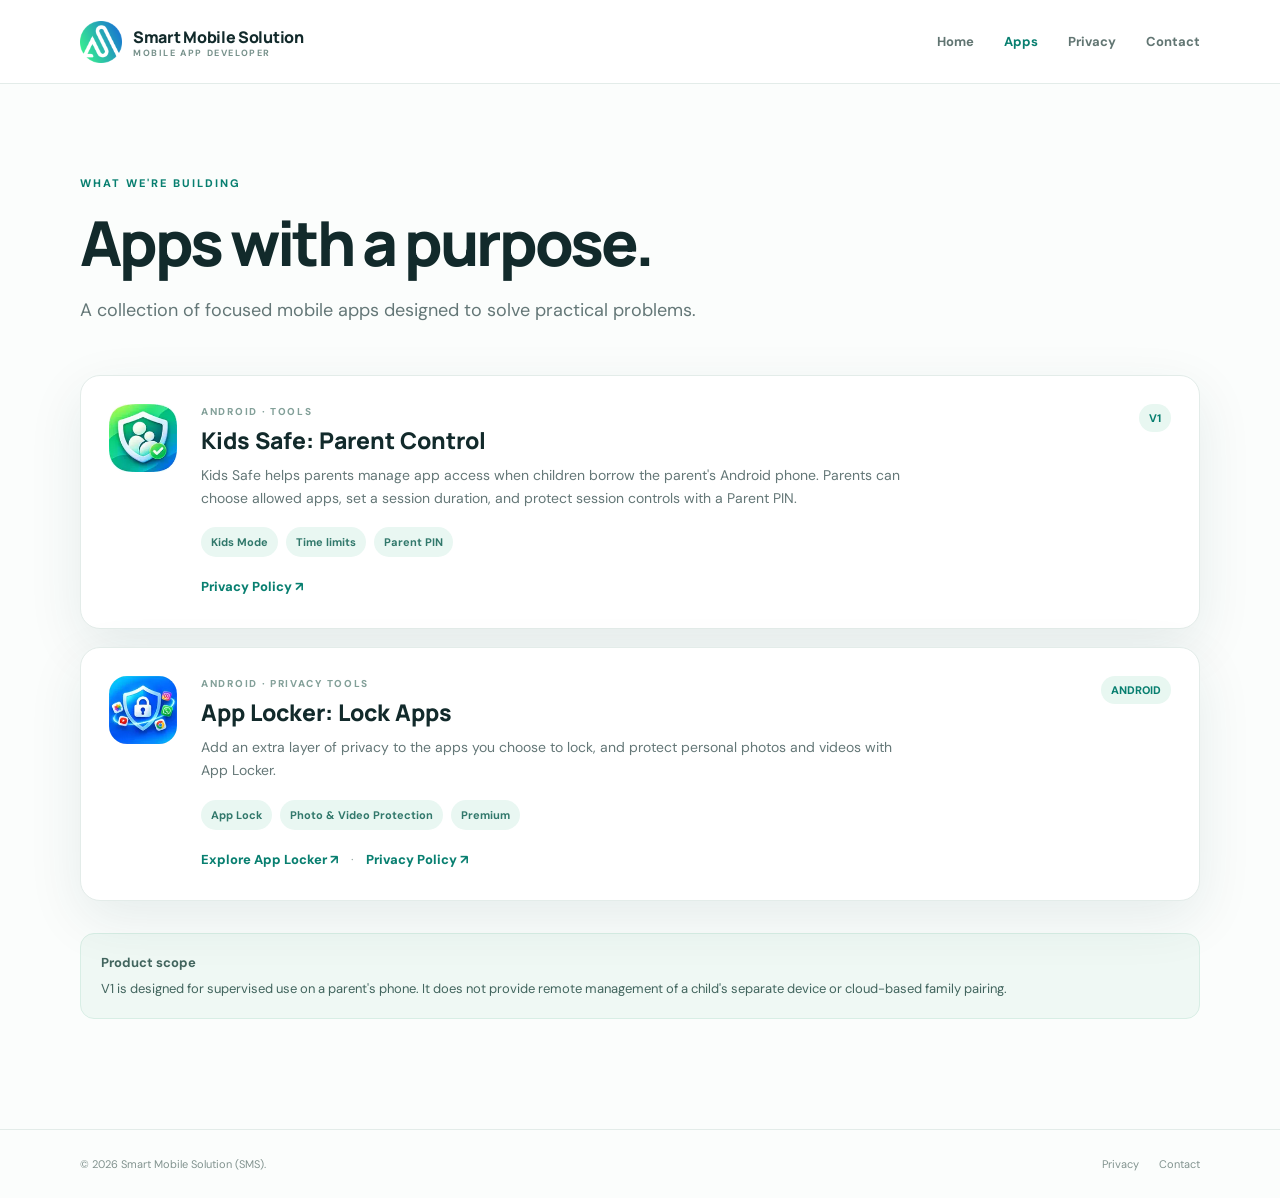
==== apps/index.html @ 4a7aa3f9 "Add App Locker website pages and app directory links" ====
<!doctype html>
<html lang="en"><head><meta charset="utf-8"><meta name="viewport" content="width=device-width, initial-scale=1"><meta name="description" content="Mobile apps by Smart Mobile Solution (SMS)."><title>Apps — Smart Mobile Solution (SMS)</title><link rel="icon" type="image/png" href="../assets/images/company-logo.png"><link rel="stylesheet" href="../assets/css/styles.css"></head>
<body><header class="site-header"><a class="brand" href="../"><img class="brand-logo" src="../assets/images/company-logo.png" alt="Smart Mobile Solution logo"><span>Smart Mobile Solution<span class="brand-sub">MOBILE APP DEVELOPER</span></span></a><nav><a href="../">Home</a><a class="active" href="./">Apps</a><a href="../privacy/">Privacy</a><a href="../contact/">Contact</a></nav></header>
<main class="container page-main"><div class="eyebrow">WHAT WE'RE BUILDING</div><h1 class="page-title">Apps with a purpose.</h1><p class="lead narrow">A collection of focused mobile apps designed to solve practical problems.</p>
<article class="app-card standalone"><img class="app-icon" src="../assets/images/kids-safe-icon.svg" alt="Kids Safe: Parent Control app icon"><div class="app-info"><div class="app-kicker">ANDROID · TOOLS</div><h2>Kids Safe: Parent Control</h2><p>Kids Safe helps parents manage app access when children borrow the parent's Android phone. Parents can choose allowed apps, set a session duration, and protect session controls with a Parent PIN.</p><div class="tag-row"><span>Kids Mode</span><span>Time limits</span><span>Parent PIN</span></div><a class="text-link" href="../privacy/kids-safe/">Privacy Policy ↗</a></div><div class="app-status">V1</div></article>
<article class="app-card standalone">
  <img class="app-icon" src="../assets/images/app-locker-icon.webp" alt="App Locker: Lock Apps app icon">
  <div class="app-info">
    <div class="app-kicker">ANDROID · PRIVACY TOOLS</div>
    <h2>App Locker: Lock Apps</h2>
    <p>Add an extra layer of privacy to the apps you choose to lock, and protect personal photos and videos with App Locker.</p>
    <div class="tag-row"><span>App Lock</span><span>Photo &amp; Video Protection</span><span>Premium</span></div>
    <a class="text-link" href="app-locker/">Explore App Locker ↗</a>
    <span class="app-link-divider">·</span>
    <a class="text-link" href="../privacy/app-locker/">Privacy Policy ↗</a>
  </div>
  <div class="app-status">ANDROID</div>
</article>
<div class="notice"><strong>Product scope</strong><p>V1 is designed for supervised use on a parent's phone. It does not provide remote management of a child's separate device or cloud-based family pairing.</p></div></main>
<footer class="site-footer"><div>© <span data-year></span> Smart Mobile Solution (SMS).</div><div><a href="../privacy/">Privacy</a><a href="../contact/">Contact</a></div></footer><script src="../assets/js/site.js"></script></body></html>
---- assets/css/styles.css ----
@import url('https://fonts.googleapis.com/css2?family=DM+Sans:wght@400;500;600;700&family=Manrope:wght@400;500;600;700;800&display=swap');
:root{--ink:#122a2b;--muted:#647777;--green:#087f70;--teal:#12a995;--mint:#e9f7f2;--line:#e3ece9;--paper:#fbfdfc;--white:#fff;--shadow:0 18px 55px rgba(13,70,62,.09)}
*{box-sizing:border-box}html{scroll-behavior:smooth}body{margin:0;background:var(--paper);color:var(--ink);font-family:'DM Sans',sans-serif;line-height:1.65}a{color:inherit;text-decoration:none}.container{width:min(1120px,calc(100% - 48px));margin:auto}.site-header{height:84px;padding:0 max(24px,calc((100vw - 1120px)/2));display:flex;align-items:center;justify-content:space-between;border-bottom:1px solid var(--line);background:rgba(255,255,255,.88);backdrop-filter:blur(12px);position:sticky;top:0;z-index:10}.brand{display:flex;gap:11px;align-items:center;font-family:Manrope,sans-serif;font-weight:800;letter-spacing:-.3px}.brand-logo{width:42px;height:42px;flex:none;object-fit:contain;display:block}.brand-sub{display:block;font:700 9px 'DM Sans',sans-serif;letter-spacing:1.6px;color:#77918b;margin-top:-3px}.site-header nav{display:flex;gap:30px;font-size:13px;font-weight:700;color:#617572}.site-header nav a:hover,.site-header nav a.active{color:var(--green)}.hero{min-height:580px;padding-top:118px;padding-bottom:80px;position:relative;overflow:hidden}.eyebrow{font-size:11px;letter-spacing:2px;font-weight:800;color:var(--green);display:flex;align-items:center;gap:9px}.dot{width:8px;height:8px;background:#20b99e;border-radius:50%;box-shadow:0 0 0 5px #e2f6ef}.hero h1,.page-title{font:800 clamp(44px,6vw,76px)/1.08 Manrope,sans-serif;letter-spacing:-3px;margin:28px 0 22px}.hero h1 span{color:var(--green)}.lead{font-size:18px;line-height:1.75;color:var(--muted);max-width:610px}.actions{display:flex;gap:12px;margin-top:32px}.button{padding:13px 20px;border-radius:12px;font-weight:700;font-size:13px;display:inline-flex;align-items:center;gap:16px}.primary{background:var(--green);color:white;box-shadow:0 8px 20px rgba(8,127,112,.2)}.primary:hover{background:#066d61}.secondary{border:1px solid var(--line);background:white}.hero-note{margin-top:65px;color:#849692;font-size:12px;display:flex;align-items:center;gap:12px}.line{width:35px;height:1px;background:#9bcfc0}.orb{position:absolute;border-radius:50%;pointer-events:none}.orb-one{width:370px;height:370px;background:linear-gradient(145deg,#e1f6ed,#f4fbf7);right:-40px;top:80px;z-index:-1}.orb-two{width:180px;height:180px;border:1px solid #cce9df;right:150px;top:185px}.section{padding:58px 0 70px;border-top:1px solid var(--line)}.section-heading{display:flex;justify-content:space-between;align-items:end;margin-bottom:26px}.section-heading h2{font:800 36px Manrope;margin:8px 0 0}.text-link{color:var(--green);font-size:13px;font-weight:800}.app-card{background:white;border:1px solid var(--line);border-radius:20px;padding:28px;display:flex;gap:24px;align-items:flex-start;box-shadow:var(--shadow);position:relative}.app-icon{width:68px;height:68px;flex:none;border-radius:19px;background:linear-gradient(145deg,#078b75,#36c68f);display:grid;place-items:center;color:white;font:800 30px Manrope;position:relative}.app-icon{object-fit:cover;display:block;border-radius:18px;background:transparent}.app-info{max-width:720px}.app-kicker{font-size:10px;letter-spacing:1.7px;font-weight:800;color:#83a099}.app-info h3,.app-info h2{font:800 23px Manrope;margin:4px 0 8px}.app-info p,.values p{color:var(--muted);font-size:14px;margin:0 0 17px}.tag-row{display:flex;gap:8px;flex-wrap:wrap;margin:16px 0}.tag-row span{font-size:11px;font-weight:700;color:#31786b;background:var(--mint);border-radius:20px;padding:6px 10px}.app-status{margin-left:auto;background:#e8f7f1;color:var(--green);font-size:11px;font-weight:800;padding:5px 10px;border-radius:20px}.values{display:grid;grid-template-columns:repeat(3,1fr);gap:30px;padding:20px 0 90px}.value-number{color:#19a88f;font:800 13px Manrope}.values h3{font:800 18px Manrope;margin:8px 0}.values p{max-width:260px}.site-footer{border-top:1px solid var(--line);padding:25px max(24px,calc((100vw - 1120px)/2));display:flex;justify-content:space-between;color:#82938f;font-size:11px}.site-footer div:last-child{display:flex;gap:20px}.page-main{padding-top:90px;padding-bottom:110px;min-height:70vh}.page-title{font-size:clamp(42px,5vw,62px);margin:18px 0}.narrow{max-width:660px}.standalone{margin-top:48px}.notice{background:#eff8f4;border:1px solid #d8eee5;border-radius:14px;padding:18px 20px;margin-top:32px;color:#42655e;font-size:13px}.notice p{margin:5px 0 0}.notice.warning{background:#fff9e9;border-color:#f2e5bd;color:#6c5b2d}.policy{max-width:850px;padding-top:70px;padding-bottom:90px}.policy .page-title{font-size:54px}.policy-meta{font-size:12px;color:#8a9b96}.language-switch{display:flex;gap:8px;margin:25px 0 30px}.language-switch a,.language-switch span{padding:8px 14px;border:1px solid var(--line);border-radius:30px;font-size:12px;font-weight:700}.language-switch .selected{background:var(--green);color:white;border-color:var(--green)}.policy>p,.policy li{font-size:14px;color:#526763;line-height:1.85}.policy h2{font:800 20px Manrope;margin:34px 0 8px;color:var(--ink)}.policy ul{padding-left:22px}.policy li{padding:4px 0}.policy a{color:var(--green);text-decoration:underline;text-underline-offset:3px}.policy-end{border-top:1px solid var(--line);margin-top:45px;padding-top:20px;color:#8a9b96;font-size:11px}.contact-card{margin-top:42px;padding:30px;border-radius:18px;background:white;border:1px solid var(--line);max-width:560px;box-shadow:var(--shadow)}.contact-card h2{font:800 24px Manrope}.contact-card p{color:var(--muted);font-size:13px;margin-bottom:24px}
@media(max-width:700px){.site-header{height:auto;min-height:76px;padding:14px 20px;align-items:flex-start;gap:14px;flex-direction:column}.site-header nav{width:100%;gap:20px;overflow-x:auto;padding-bottom:3px}.container{width:calc(100% - 40px)}.hero{padding-top:78px;min-height:540px}.hero h1{letter-spacing:-2px}.lead{font-size:16px}.orb-one{width:230px;height:230px;right:-100px;top:170px}.orb-two{right:5px;top:220px}.section-heading{align-items:flex-start;gap:20px}.app-card{padding:20px;gap:15px}.app-icon{width:52px;height:52px;border-radius:15px}.app-info h3,.app-info h2{font-size:19px}.app-status{position:absolute;right:16px;top:16px}.values{grid-template-columns:1fr;gap:12px;padding-bottom:55px}.values>div{border-bottom:1px solid var(--line);padding:14px 0}.site-footer{padding:22px 20px;gap:15px;flex-direction:column}.page-main{padding-top:65px}.policy{padding-top:50px}.policy .page-title{font-size:42px}.actions{flex-wrap:wrap}}


/* App Locker and multi-app directory */
.app-card + .app-card{margin-top:18px}
.app-card-secondary{margin-top:18px}
.app-link-divider{display:inline-block;color:#9aaba6;margin:0 8px;font-size:13px}
.privacy-list{display:grid;gap:18px;margin-top:44px}
.privacy-list .app-card{margin:0}
.product-hero{display:grid;grid-template-columns:minmax(0,1.15fr) minmax(280px,.85fr);align-items:center;gap:56px;padding-top:88px;padding-bottom:82px}
.product-title{font:800 clamp(46px,6vw,72px)/1.04 Manrope,sans-serif;letter-spacing:-3px;margin:25px 0 20px}
.product-title span,.premium-copy h2 span{color:var(--green)}
.product-hero-copy .lead{max-width:580px}
.product-tags{margin-top:28px}
.product-hero-art{aspect-ratio:1/1;width:100%;max-width:420px;justify-self:end;border:1px solid #dcece5;border-radius:34px;background:linear-gradient(145deg,#e9f7f2,#fff 55%,#e8f4ff);display:grid;place-items:center;position:relative;overflow:hidden;box-shadow:var(--shadow)}
.product-hero-art:before,.product-hero-art:after{content:"";position:absolute;border:1px solid rgba(18,169,149,.18);border-radius:50%;width:78%;aspect-ratio:1}
.product-hero-art:after{width:58%}
.product-hero-art img{width:66%;height:auto;aspect-ratio:1;object-fit:cover;border-radius:24%;position:relative;z-index:1;box-shadow:0 24px 55px rgba(4,73,190,.22)}
.product-glow{position:absolute;width:70%;aspect-ratio:1;background:radial-gradient(circle,rgba(18,169,149,.2),transparent 68%);z-index:0}
.product-section{padding:30px 0 78px;border-top:1px solid var(--line)}
.product-section .section-heading{margin-bottom:30px}
.product-section .section-heading h2{max-width:580px}
.feature-grid{display:grid;grid-template-columns:repeat(3,minmax(0,1fr));gap:18px}
.feature-card{background:#fff;border:1px solid var(--line);border-radius:18px;padding:26px;box-shadow:0 10px 32px rgba(13,70,62,.045)}
.feature-number{font:800 12px Manrope,sans-serif;color:#12a995;letter-spacing:1px}
.feature-card h3{font:800 19px/1.35 Manrope,sans-serif;margin:18px 0 10px}
.feature-card p{color:var(--muted);font-size:14px;margin:0}
.product-premium{display:grid;grid-template-columns:1fr 1fr;gap:40px;align-items:center;padding:40px;border-radius:24px;background:linear-gradient(125deg,#eaf8f2,#f6fbf9);border:1px solid #dcece5;margin-bottom:78px}
.premium-copy h2{font:800 clamp(32px,4vw,46px)/1.12 Manrope,sans-serif;letter-spacing:-1.5px;margin:14px 0}
.premium-copy p{color:var(--muted);font-size:14px;margin:0;max-width:400px}
.premium-benefits{display:grid;gap:12px}
.premium-benefits>div{display:flex;align-items:center;gap:12px;background:rgba(255,255,255,.82);border:1px solid rgba(220,236,229,.9);border-radius:13px;padding:15px 17px;font-size:14px;font-weight:700}
.benefit-check{display:grid;place-items:center;width:23px;height:23px;border-radius:50%;background:#dff4eb;color:#087f70;font-weight:800;flex:none}
.product-footer-cta{display:flex;justify-content:space-between;align-items:center;gap:30px;padding-bottom:88px}
.product-footer-cta h2{font:800 28px Manrope,sans-serif;margin:8px 0}
.product-footer-cta p{color:var(--muted);font-size:14px;max-width:560px;margin:0}
.product-footer-cta .actions{margin-top:0;flex-wrap:wrap;justify-content:flex-end}
@media(max-width:760px){
  .product-hero{grid-template-columns:1fr;gap:34px;padding-top:62px;padding-bottom:55px}
  .product-hero-art{max-width:320px;justify-self:center;grid-row:1}
  .product-hero-copy{grid-row:2}
  .product-title{letter-spacing:-2px}
  .feature-grid{grid-template-columns:1fr}
  .feature-card{padding:22px}
  .product-premium{grid-template-columns:1fr;padding:25px;margin-bottom:58px;gap:24px}
  .product-footer-cta{align-items:flex-start;flex-direction:column;padding-bottom:62px}
  .product-footer-cta .actions{justify-content:flex-start}
}
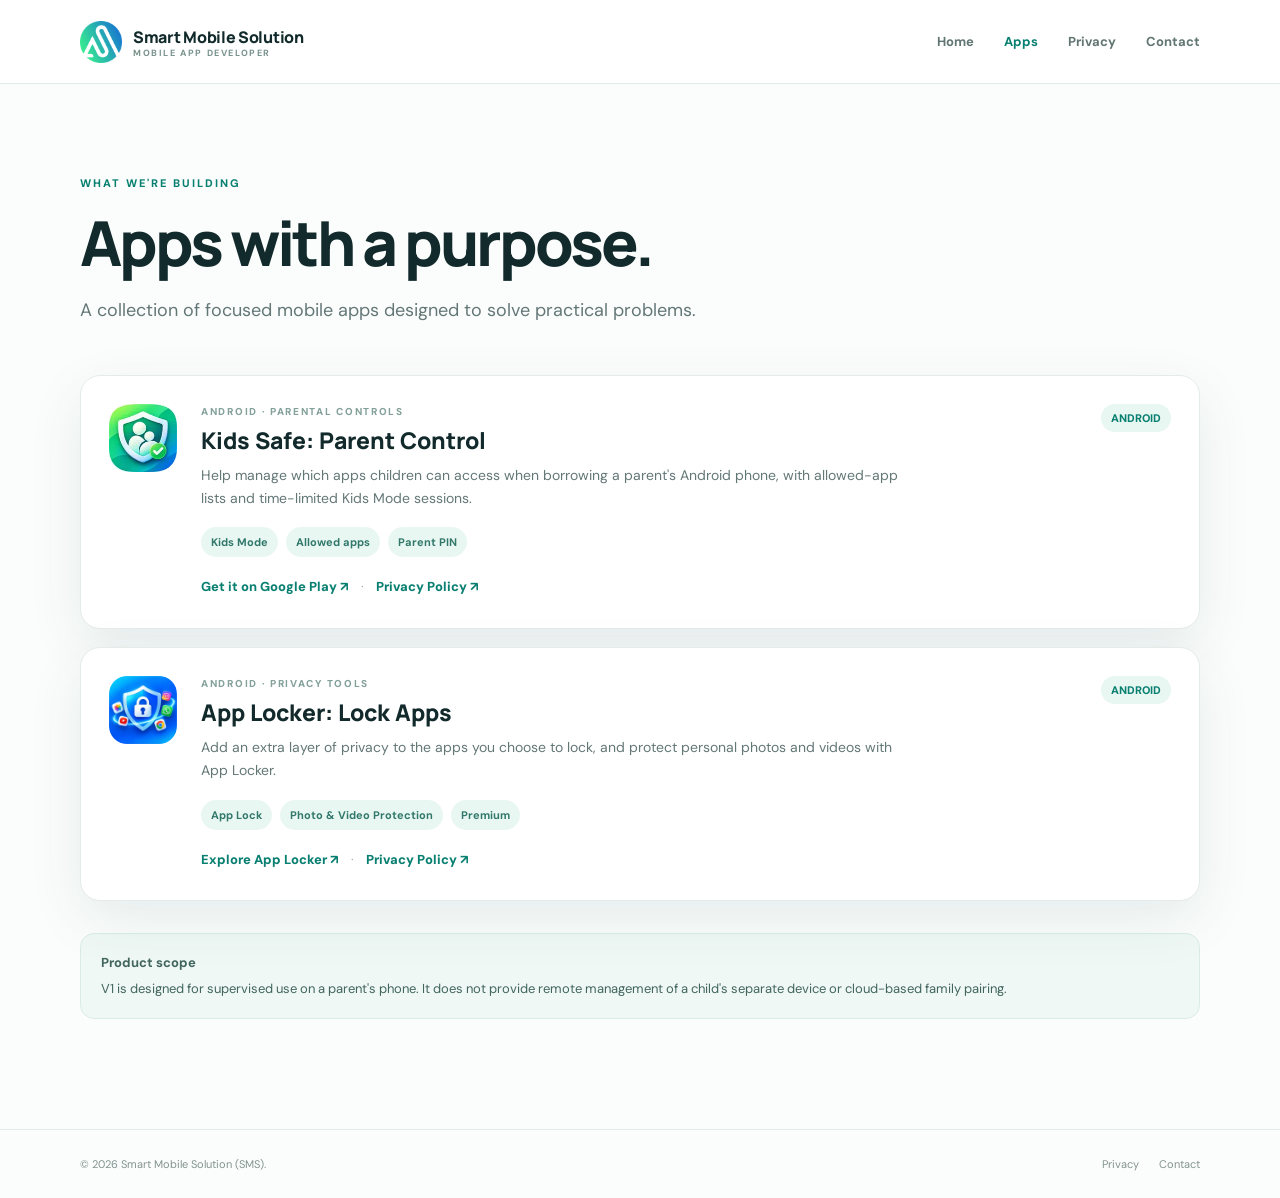
==== commit 78449ab9: "Align Kids Safe card in Apps directory with Home" ====
--- a/apps/index.html
+++ b/apps/index.html
@@ -2,7 +2,19 @@
 <html lang="en"><head><meta charset="utf-8"><meta name="viewport" content="width=device-width, initial-scale=1"><meta name="description" content="Mobile apps by Smart Mobile Solution (SMS)."><title>Apps — Smart Mobile Solution (SMS)</title><link rel="icon" type="image/png" href="../assets/images/company-logo.png"><link rel="stylesheet" href="../assets/css/styles.css"></head>
 <body><header class="site-header"><a class="brand" href="../"><img class="brand-logo" src="../assets/images/company-logo.png" alt="Smart Mobile Solution logo"><span>Smart Mobile Solution<span class="brand-sub">MOBILE APP DEVELOPER</span></span></a><nav><a href="../">Home</a><a class="active" href="./">Apps</a><a href="../privacy/">Privacy</a><a href="../contact/">Contact</a></nav></header>
 <main class="container page-main"><div class="eyebrow">WHAT WE'RE BUILDING</div><h1 class="page-title">Apps with a purpose.</h1><p class="lead narrow">A collection of focused mobile apps designed to solve practical problems.</p>
-<article class="app-card standalone"><img class="app-icon" src="../assets/images/kids-safe-icon.svg" alt="Kids Safe: Parent Control app icon"><div class="app-info"><div class="app-kicker">ANDROID · TOOLS</div><h2>Kids Safe: Parent Control</h2><p>Kids Safe helps parents manage app access when children borrow the parent's Android phone. Parents can choose allowed apps, set a session duration, and protect session controls with a Parent PIN.</p><div class="tag-row"><span>Kids Mode</span><span>Time limits</span><span>Parent PIN</span></div><a class="text-link" href="../privacy/kids-safe/">Privacy Policy ↗</a></div><div class="app-status">V1</div></article>
+<article class="app-card standalone">
+  <img class="app-icon" src="../assets/images/kids-safe-icon.svg" alt="Kids Safe: Parent Control app icon">
+  <div class="app-info">
+    <div class="app-kicker">ANDROID · PARENTAL CONTROLS</div>
+    <h2>Kids Safe: Parent Control</h2>
+    <p>Help manage which apps children can access when borrowing a parent's Android phone, with allowed-app lists and time-limited Kids Mode sessions.</p>
+    <div class="tag-row"><span>Kids Mode</span><span>Allowed apps</span><span>Parent PIN</span></div>
+    <a class="text-link" href="https://play.google.com/store/apps/details?id=org.app.kidsmode" target="_blank" rel="noopener noreferrer">Get it on Google Play ↗</a>
+    <span class="app-link-divider">·</span>
+    <a class="text-link" href="../privacy/kids-safe/">Privacy Policy ↗</a>
+  </div>
+  <div class="app-status">ANDROID</div>
+</article>
 <article class="app-card standalone">
   <img class="app-icon" src="../assets/images/app-locker-icon.webp" alt="App Locker: Lock Apps app icon">
   <div class="app-info">
--- a/assets/css/styles.css
+++ b/assets/css/styles.css
@@ -15,11 +15,8 @@
 .product-title span,.premium-copy h2 span{color:var(--green)}
 .product-hero-copy .lead{max-width:580px}
 .product-tags{margin-top:28px}
-.product-hero-art{aspect-ratio:1/1;width:100%;max-width:420px;justify-self:end;border:1px solid #dcece5;border-radius:34px;background:linear-gradient(145deg,#e9f7f2,#fff 55%,#e8f4ff);display:grid;place-items:center;position:relative;overflow:hidden;box-shadow:var(--shadow)}
-.product-hero-art:before,.product-hero-art:after{content:"";position:absolute;border:1px solid rgba(18,169,149,.18);border-radius:50%;width:78%;aspect-ratio:1}
-.product-hero-art:after{width:58%}
-.product-hero-art img{width:66%;height:auto;aspect-ratio:1;object-fit:cover;border-radius:24%;position:relative;z-index:1;box-shadow:0 24px 55px rgba(4,73,190,.22)}
-.product-glow{position:absolute;width:70%;aspect-ratio:1;background:radial-gradient(circle,rgba(18,169,149,.2),transparent 68%);z-index:0}
+.product-hero-art{width:100%;max-width:420px;justify-self:end;display:grid;place-items:center;position:relative;background:none;border:0;border-radius:0;box-shadow:none;overflow:visible}
+.product-hero-art img{display:block;width:min(100%,340px);height:auto;aspect-ratio:1;object-fit:contain;border:0;border-radius:0;box-shadow:none;filter:drop-shadow(0 18px 24px rgba(4,73,190,.16))}
 .product-section{padding:30px 0 78px;border-top:1px solid var(--line)}
 .product-section .section-heading{margin-bottom:30px}
 .product-section .section-heading h2{max-width:580px}
@@ -49,3 +46,22 @@
   .product-footer-cta{align-items:flex-start;flex-direction:column;padding-bottom:62px}
   .product-footer-cta .actions{justify-content:flex-start}
 }
+
+
+
+/* App Locker screenshot gallery */
+.product-gallery-section{padding:32px 0 76px;border-top:1px solid var(--line)}
+.product-gallery-section .section-heading{margin-bottom:26px}
+.screenshot-gallery{display:grid;grid-template-columns:repeat(5,minmax(0,1fr));gap:14px;align-items:start}
+.screenshot-card{min-width:0;margin:0;padding:8px;background:#fff;border:1px solid var(--line);border-radius:17px;box-shadow:0 10px 30px rgba(13,70,62,.055);overflow:hidden}
+.screenshot-card img{display:block;width:100%;height:auto;aspect-ratio:928/1645;object-fit:cover;border-radius:10px;background:#edf4f3}
+.screenshot-card figcaption{padding:11px 4px 4px;color:var(--ink);font:700 12px/1.45 Manrope,sans-serif;text-align:center}
+@media(max-width:980px){.screenshot-gallery{grid-template-columns:repeat(3,minmax(0,1fr))}}
+@media(max-width:700px){
+  .product-gallery-section{padding:25px 0 58px}
+  .screenshot-gallery{grid-template-columns:repeat(2,minmax(0,1fr));gap:12px}
+  .screenshot-card{padding:7px;border-radius:14px}
+  .screenshot-card img{border-radius:9px}
+  .screenshot-card figcaption{font-size:11px;padding:9px 3px 4px}
+  .screenshot-card:last-child{grid-column:1/-1;width:calc(50% - 6px);justify-self:center}
+}
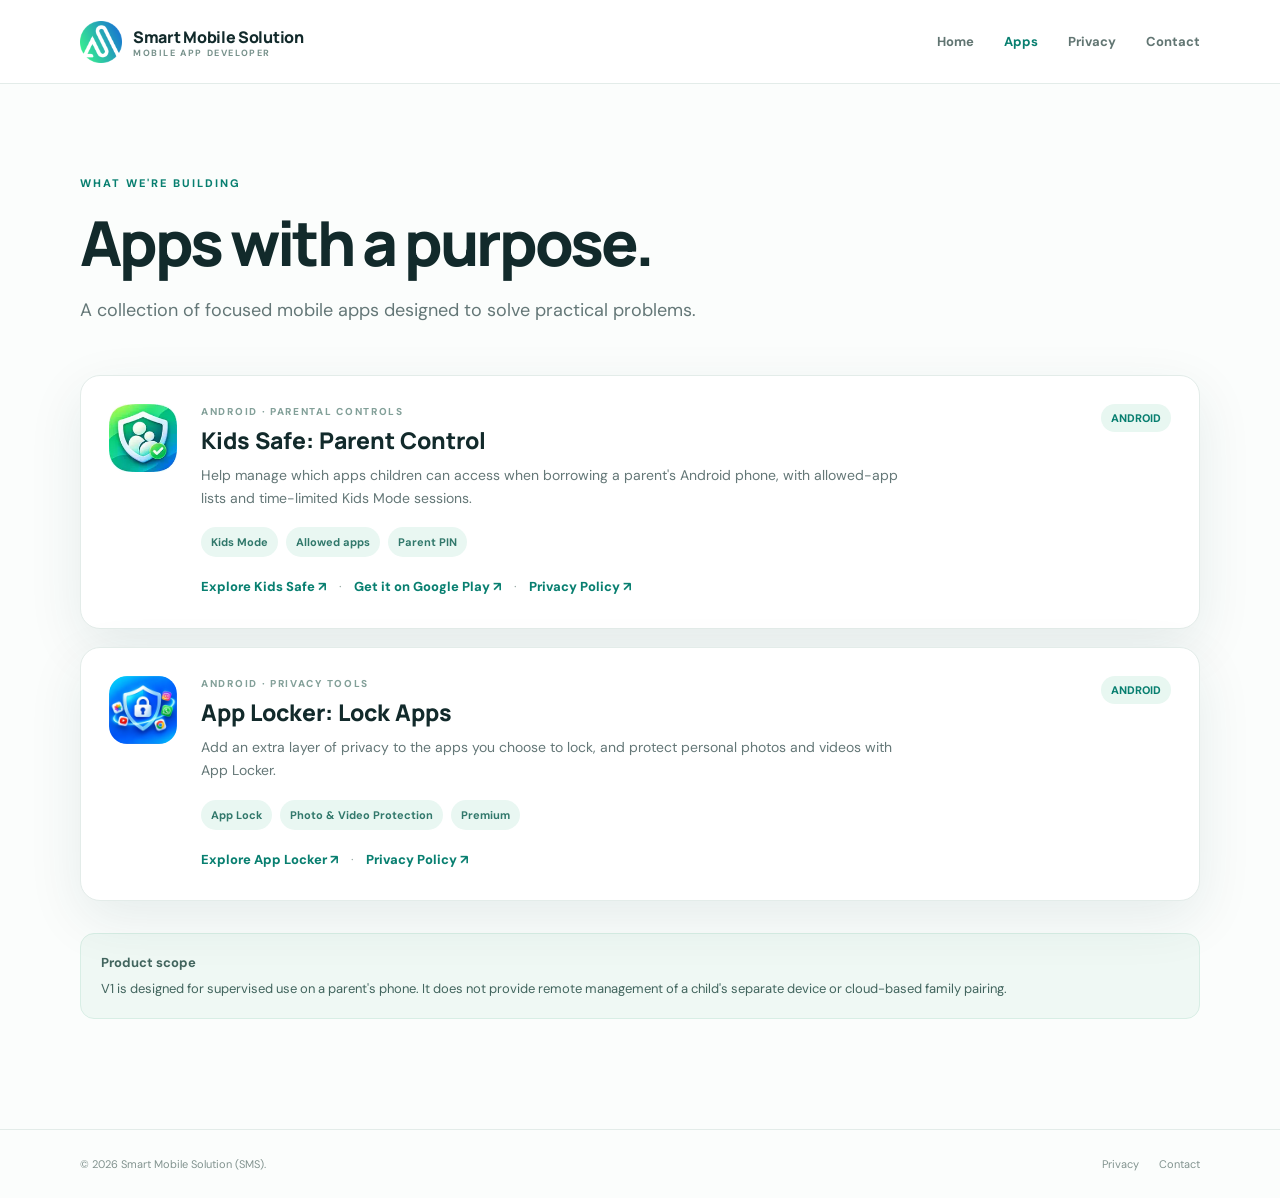
==== commit 5139b139: "Link Kids Safe directory card to detail page" ====
--- a/apps/index.html
+++ b/apps/index.html
@@ -9,6 +9,8 @@
     <h2>Kids Safe: Parent Control</h2>
     <p>Help manage which apps children can access when borrowing a parent's Android phone, with allowed-app lists and time-limited Kids Mode sessions.</p>
     <div class="tag-row"><span>Kids Mode</span><span>Allowed apps</span><span>Parent PIN</span></div>
+    <a class="text-link" href="kids-safe/">Explore Kids Safe ↗</a>
+    <span class="app-link-divider">·</span>
     <a class="text-link" href="https://play.google.com/store/apps/details?id=org.app.kidsmode" target="_blank" rel="noopener noreferrer">Get it on Google Play ↗</a>
     <span class="app-link-divider">·</span>
     <a class="text-link" href="../privacy/kids-safe/">Privacy Policy ↗</a>
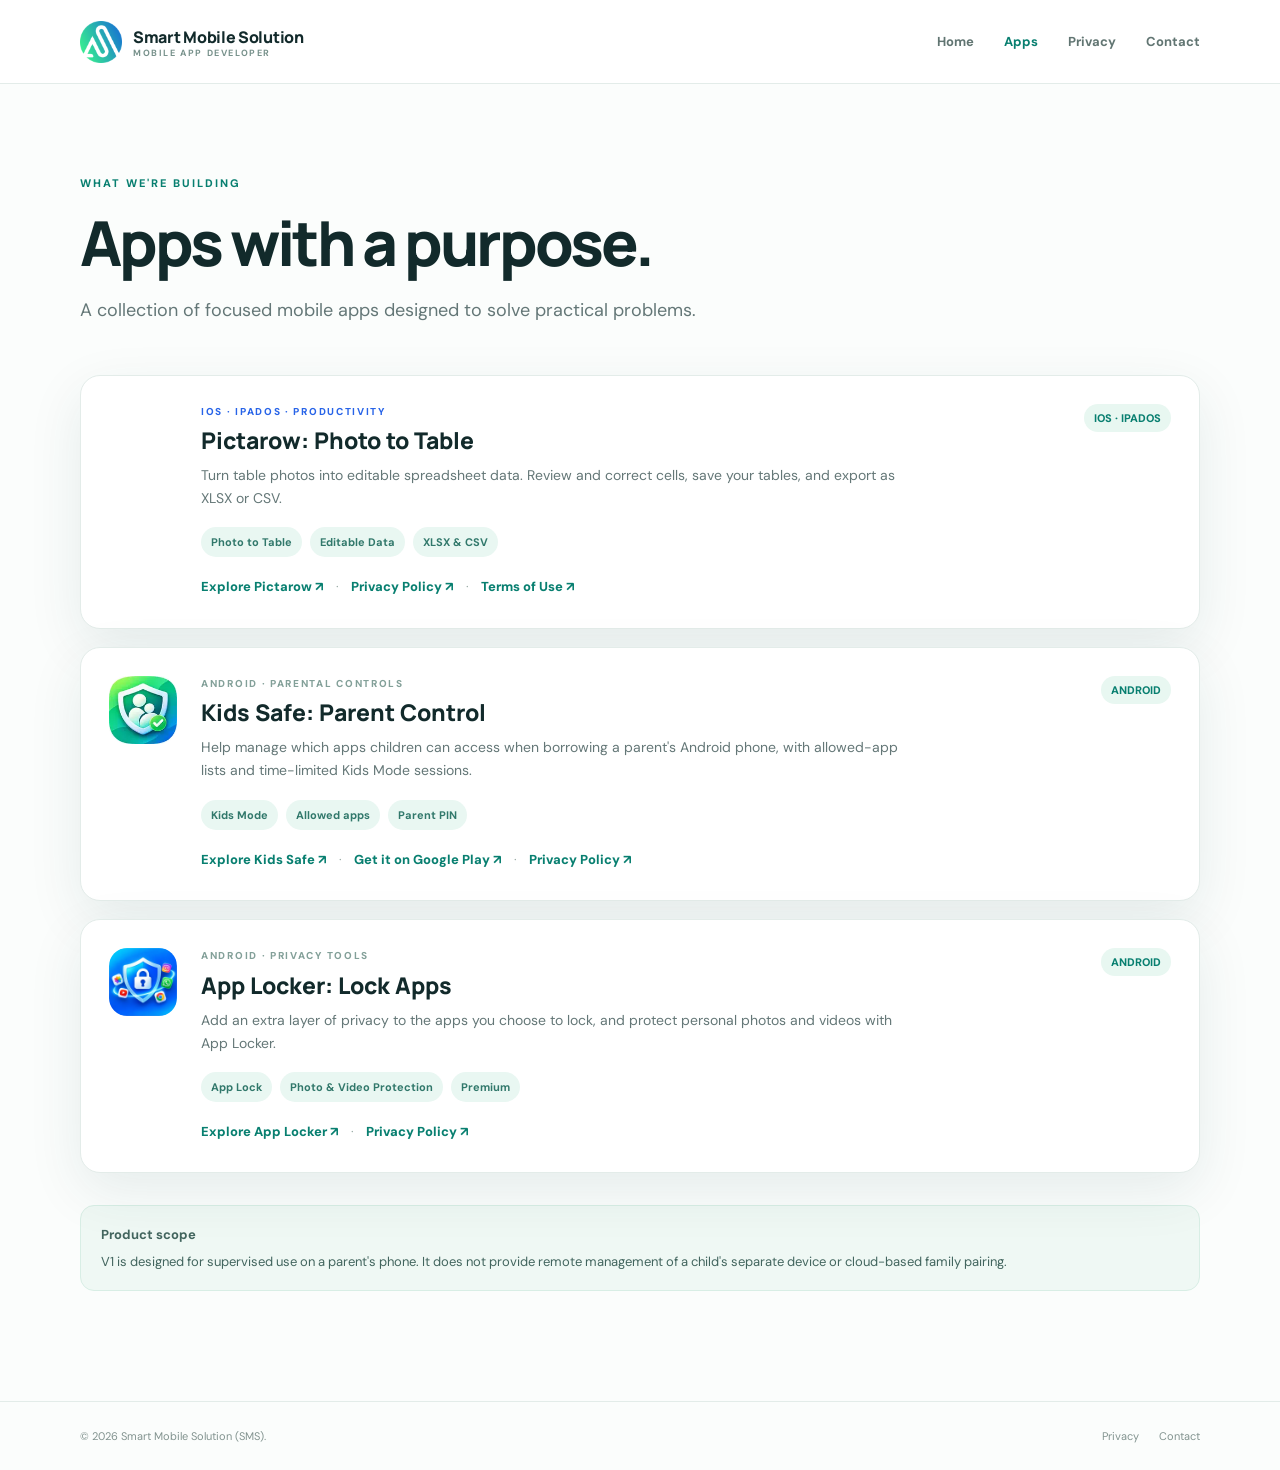
==== commit b0121035: "Add Pictarow app detail page" ====
--- a/apps/index.html
+++ b/apps/index.html
@@ -2,6 +2,21 @@
 <html lang="en"><head><meta charset="utf-8"><meta name="viewport" content="width=device-width, initial-scale=1"><meta name="description" content="Mobile apps by Smart Mobile Solution (SMS)."><title>Apps — Smart Mobile Solution (SMS)</title><link rel="icon" type="image/png" href="../assets/images/company-logo.png"><link rel="stylesheet" href="../assets/css/styles.css"></head>
 <body><header class="site-header"><a class="brand" href="../"><img class="brand-logo" src="../assets/images/company-logo.png" alt="Smart Mobile Solution logo"><span>Smart Mobile Solution<span class="brand-sub">MOBILE APP DEVELOPER</span></span></a><nav><a href="../">Home</a><a class="active" href="./">Apps</a><a href="../privacy/">Privacy</a><a href="../contact/">Contact</a></nav></header>
 <main class="container page-main"><div class="eyebrow">WHAT WE'RE BUILDING</div><h1 class="page-title">Apps with a purpose.</h1><p class="lead narrow">A collection of focused mobile apps designed to solve practical problems.</p>
+<article class="app-card standalone pictarow-listing">
+  <img class="app-icon pictarow-listing-icon" src="../assets/images/pictarow-icon.webp" alt="Pictarow app icon">
+  <div class="app-info">
+    <div class="app-kicker">IOS · IPADOS · PRODUCTIVITY</div>
+    <h2>Pictarow: Photo to Table</h2>
+    <p>Turn table photos into editable spreadsheet data. Review and correct cells, save your tables, and export as XLSX or CSV.</p>
+    <div class="tag-row"><span>Photo to Table</span><span>Editable Data</span><span>XLSX &amp; CSV</span></div>
+    <a class="text-link" href="pictarow/">Explore Pictarow ↗</a>
+    <span class="app-link-divider">·</span>
+    <a class="text-link" href="../privacy/pictarow/">Privacy Policy ↗</a>
+    <span class="app-link-divider">·</span>
+    <a class="text-link" href="../terms/pictarow/">Terms of Use ↗</a>
+  </div>
+  <div class="app-status">IOS · IPADOS</div>
+</article>
 <article class="app-card standalone">
   <img class="app-icon" src="../assets/images/kids-safe-icon.svg" alt="Kids Safe: Parent Control app icon">
   <div class="app-info">
--- a/assets/css/styles.css
+++ b/assets/css/styles.css
@@ -65,3 +65,41 @@
   .screenshot-card figcaption{font-size:11px;padding:9px 3px 4px}
   .screenshot-card:last-child{grid-column:1/-1;width:calc(50% - 6px);justify-self:center}
 }
+
+
+/* Pictarow detail page — Precision Workspace */
+.pictarow-page{--pictarow-blue:#2864e8;--pictarow-blue-dark:#1f50c2;--pictarow-tint:#eaf1ff;--pictarow-ink:#182230;--pictarow-muted:#647184;--pictarow-line:#dce3eb}
+.pictarow-page .product-title span{color:var(--pictarow-blue)}
+.pictarow-page .eyebrow .dot{background:var(--pictarow-blue)}
+.pictarow-page .button.primary{background:var(--pictarow-blue);border-color:var(--pictarow-blue)}
+.pictarow-page .button.primary:hover{background:var(--pictarow-blue-dark);border-color:var(--pictarow-blue-dark)}
+.pictarow-page .feature-number{color:var(--pictarow-blue)}
+.pictarow-hero{background:radial-gradient(circle at 85% 35%,rgba(40,100,232,.08),transparent 35%)}
+.pictarow-hero-art{gap:18px}
+.pictarow-hero-art img{width:min(100%,320px);filter:drop-shadow(0 16px 24px rgba(24,56,115,.12))}
+.pictarow-hero-note{display:flex;gap:7px;align-items:baseline;color:var(--pictarow-muted);font-size:13px}
+.pictarow-hero-note strong{color:var(--pictarow-ink)}
+.pictarow-steps{display:grid;grid-template-columns:repeat(4,minmax(0,1fr));gap:14px}
+.pictarow-step{display:flex;gap:15px;align-items:flex-start;padding:22px 18px;background:#fff;border:1px solid var(--pictarow-line);border-radius:16px}
+.pictarow-step>span{display:grid;place-items:center;flex:none;width:34px;height:34px;border-radius:10px;background:var(--pictarow-tint);color:var(--pictarow-blue);font:800 12px Manrope,sans-serif}
+.pictarow-step h3{font:800 16px/1.35 Manrope,sans-serif;margin:2px 0 8px;color:var(--pictarow-ink)}
+.pictarow-step p{font-size:13px;color:var(--pictarow-muted);margin:0}
+.pictarow-feature-grid .feature-card{border-color:var(--pictarow-line);box-shadow:0 10px 32px rgba(24,56,115,.035)}
+.pictarow-plan-grid{display:grid;grid-template-columns:repeat(2,minmax(0,1fr));gap:18px;align-items:stretch}
+.pictarow-plan-card{padding:30px;background:#fff;border:1px solid var(--pictarow-line);border-radius:20px;box-shadow:0 10px 32px rgba(24,56,115,.04)}
+.pictarow-plan-card.premium{background:linear-gradient(145deg,#f1f5ff,#fff 72%);border-color:#cbd9fb}
+.pictarow-plan-label{font:800 11px Manrope,sans-serif;letter-spacing:1.2px;color:var(--pictarow-blue)}
+.pictarow-plan-card h3{font:800 22px/1.3 Manrope,sans-serif;margin:13px 0;color:var(--pictarow-ink)}
+.pictarow-plan-limit{padding:13px 15px;margin:18px 0;background:var(--pictarow-tint);border-radius:12px;color:var(--pictarow-muted);font-size:13px}
+.pictarow-plan-limit strong{font-size:21px;color:var(--pictarow-blue);margin-right:4px}
+.pictarow-plan-card ul{padding-left:20px;margin:0;color:var(--pictarow-muted);font-size:13px}
+.pictarow-plan-card li{padding:6px 0}
+.pictarow-plan-note{margin:15px 0 0;color:var(--pictarow-muted);font-size:12px}
+.pictarow-privacy-panel{display:flex;align-items:center;justify-content:space-between;gap:30px;padding:30px;border:1px solid var(--pictarow-line);border-radius:20px;background:#f5f7fa}
+.pictarow-privacy-panel h2{font:800 25px/1.25 Manrope,sans-serif;margin:9px 0;color:var(--pictarow-ink)}
+.pictarow-privacy-panel p{max-width:650px;margin:0;color:var(--pictarow-muted);font-size:13px}
+.pictarow-privacy-panel .actions{flex-wrap:wrap;flex:none}
+.pictarow-listing .app-kicker{color:#2864e8}
+.pictarow-listing-icon{object-fit:cover}
+@media(max-width:900px){.pictarow-steps{grid-template-columns:repeat(2,minmax(0,1fr))}.pictarow-privacy-panel{align-items:flex-start;flex-direction:column}}
+@media(max-width:760px){.pictarow-hero{background:none}.pictarow-steps,.pictarow-plan-grid{grid-template-columns:1fr}.pictarow-step{padding:19px 16px}.pictarow-plan-card{padding:24px}.pictarow-privacy-panel{padding:23px}.pictarow-privacy-panel .actions{justify-content:flex-start}}
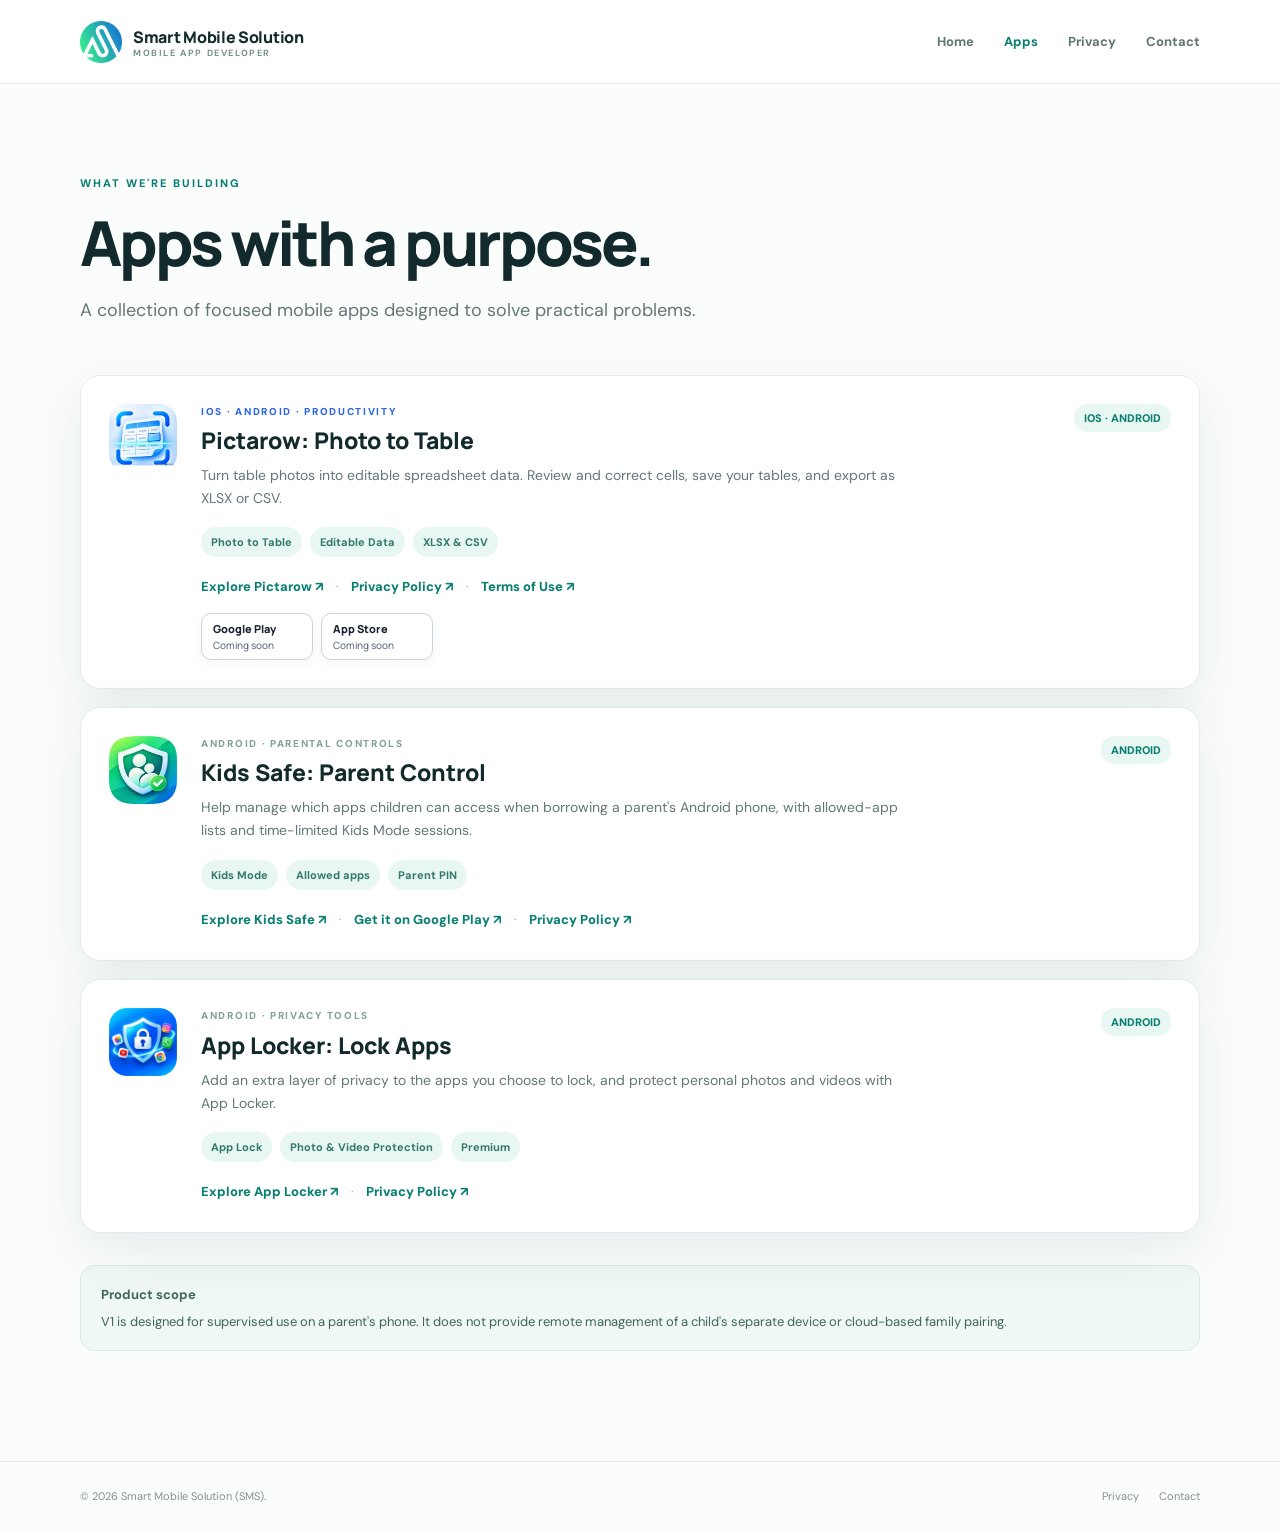
==== commit cc59beb6: "Prepare Pictarow store CTAs and platform pricing copy" ====
--- a/apps/index.html
+++ b/apps/index.html
@@ -5,7 +5,7 @@
 <article class="app-card standalone pictarow-listing">
   <img class="app-icon pictarow-listing-icon" src="../assets/images/pictarow-icon.webp" alt="Pictarow app icon">
   <div class="app-info">
-    <div class="app-kicker">IOS · IPADOS · PRODUCTIVITY</div>
+    <div class="app-kicker">IOS · ANDROID · PRODUCTIVITY</div>
     <h2>Pictarow: Photo to Table</h2>
     <p>Turn table photos into editable spreadsheet data. Review and correct cells, save your tables, and export as XLSX or CSV.</p>
     <div class="tag-row"><span>Photo to Table</span><span>Editable Data</span><span>XLSX &amp; CSV</span></div>
@@ -14,8 +14,12 @@
     <a class="text-link" href="../privacy/pictarow/">Privacy Policy ↗</a>
     <span class="app-link-divider">·</span>
     <a class="text-link" href="../terms/pictarow/">Terms of Use ↗</a>
+        <div class="pictarow-card-store-links" aria-label="Pictarow store availability">
+          <span class="pictarow-store-button compact" aria-disabled="true"><strong>Google Play</strong><small>Coming soon</small></span>
+          <span class="pictarow-store-button compact" aria-disabled="true"><strong>App Store</strong><small>Coming soon</small></span>
+        </div>
   </div>
-  <div class="app-status">IOS · IPADOS</div>
+  <div class="app-status">IOS · ANDROID</div>
 </article>
 <article class="app-card standalone">
   <img class="app-icon" src="../assets/images/kids-safe-icon.svg" alt="Kids Safe: Parent Control app icon">
--- a/assets/css/styles.css
+++ b/assets/css/styles.css
@@ -103,3 +103,19 @@
 .pictarow-listing-icon{object-fit:cover}
 @media(max-width:900px){.pictarow-steps{grid-template-columns:repeat(2,minmax(0,1fr))}.pictarow-privacy-panel{align-items:flex-start;flex-direction:column}}
 @media(max-width:760px){.pictarow-hero{background:none}.pictarow-steps,.pictarow-plan-grid{grid-template-columns:1fr}.pictarow-step{padding:19px 16px}.pictarow-plan-card{padding:24px}.pictarow-privacy-panel{padding:23px}.pictarow-privacy-panel .actions{justify-content:flex-start}}
+
+
+/* Pictarow store CTAs and platform-specific subscription pricing */
+.pictarow-store-actions{display:flex;flex-wrap:wrap;gap:12px;margin-top:24px}
+.pictarow-store-button{display:inline-flex;min-width:150px;min-height:52px;flex-direction:column;align-items:flex-start;justify-content:center;gap:2px;padding:9px 16px;border:1px solid #cbd4e1;border-radius:12px;background:#fff;color:#182230;box-shadow:0 4px 12px rgba(24,34,48,.04);line-height:1.2;cursor:default}
+.pictarow-store-button strong{font:800 13px Manrope,sans-serif}
+.pictarow-store-button small{font:500 11px Manrope,sans-serif;color:#647184}
+.pictarow-store-button.compact{min-width:112px;min-height:42px;padding:7px 11px;border-radius:10px}
+.pictarow-store-button.compact strong{font-size:11px}
+.pictarow-store-button.compact small{font-size:10px}
+.pictarow-card-store-links{display:flex;flex-wrap:wrap;gap:8px;margin-top:13px}
+.pictarow-store-pricing{display:grid;grid-template-columns:repeat(2,minmax(0,1fr));gap:9px;margin-top:18px}
+.pictarow-store-pricing>div{display:flex;flex-direction:column;gap:5px;padding:13px 14px;border:1px solid #d7e1f6;border-radius:12px;background:rgba(255,255,255,.78)}
+.pictarow-store-pricing strong{font:800 12px Manrope,sans-serif;color:#182230}
+.pictarow-store-pricing span{font-size:11px;line-height:1.45;color:#647184}
+@media(max-width:760px){.pictarow-store-pricing{grid-template-columns:1fr}.pictarow-store-button{flex:1;min-width:130px}}
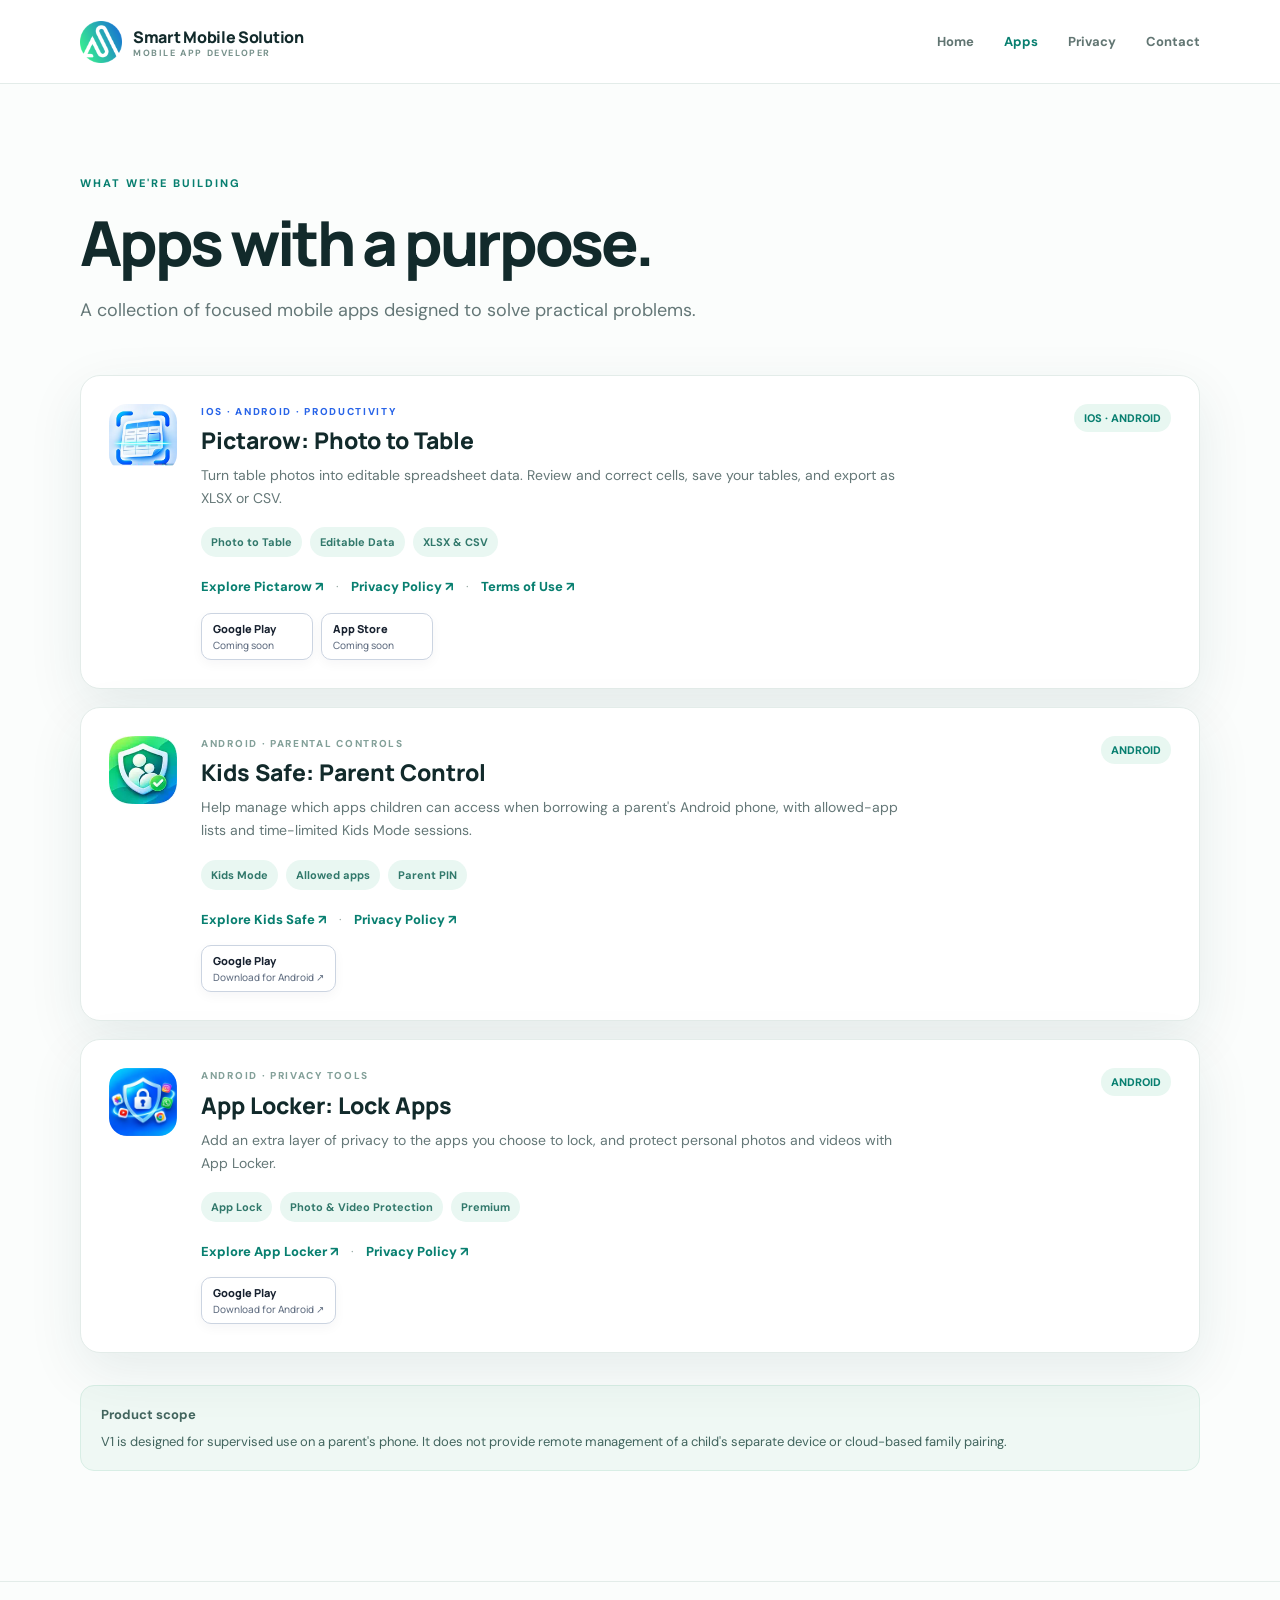
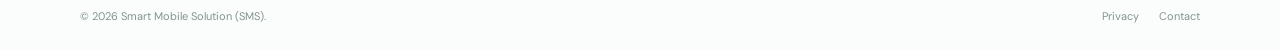
==== commit 61b26c17: "Add Google Play tiles to Android app cards" ====
--- a/apps/index.html
+++ b/apps/index.html
@@ -30,9 +30,12 @@
     <div class="tag-row"><span>Kids Mode</span><span>Allowed apps</span><span>Parent PIN</span></div>
     <a class="text-link" href="kids-safe/">Explore Kids Safe ↗</a>
     <span class="app-link-divider">·</span>
-    <a class="text-link" href="https://play.google.com/store/apps/details?id=org.app.kidsmode" target="_blank" rel="noopener noreferrer">Get it on Google Play ↗</a>
-    <span class="app-link-divider">·</span>
     <a class="text-link" href="../privacy/kids-safe/">Privacy Policy ↗</a>
+<div class="pictarow-card-store-links app-card-store-links" aria-label="Kids Safe: Parent Control store availability">
+    <a class="pictarow-store-button compact app-card-store-link" href="https://play.google.com/store/apps/details?id=org.app.kidsmode" target="_blank" rel="noopener noreferrer" aria-label="Get Kids Safe: Parent Control on Google Play">
+      <strong>Google Play</strong><small>Download for Android ↗</small>
+    </a>
+        </div>
   </div>
   <div class="app-status">ANDROID</div>
 </article>
@@ -46,6 +49,11 @@
     <a class="text-link" href="app-locker/">Explore App Locker ↗</a>
     <span class="app-link-divider">·</span>
     <a class="text-link" href="../privacy/app-locker/">Privacy Policy ↗</a>
+<div class="pictarow-card-store-links app-card-store-links" aria-label="App Locker: Lock Apps store availability">
+    <a class="pictarow-store-button compact app-card-store-link" href="https://play.google.com/store/apps/details?id=org.app.secure.locker" target="_blank" rel="noopener noreferrer" aria-label="Get App Locker: Lock Apps on Google Play">
+      <strong>Google Play</strong><small>Download for Android ↗</small>
+    </a>
+        </div>
   </div>
   <div class="app-status">ANDROID</div>
 </article>
--- a/assets/css/styles.css
+++ b/assets/css/styles.css
@@ -119,3 +119,14 @@
 .pictarow-store-pricing strong{font:800 12px Manrope,sans-serif;color:#182230}
 .pictarow-store-pricing span{font-size:11px;line-height:1.45;color:#647184}
 @media(max-width:760px){.pictarow-store-pricing{grid-template-columns:1fr}.pictarow-store-button{flex:1;min-width:130px}}
+
+
+/* Pictarow promotional screenshot gallery keeps the complete artwork visible. */
+.pictarow-gallery .screenshot-card img{aspect-ratio:1320/2868;object-fit:contain;background:#eef3ff}
+.pictarow-gallery .screenshot-card figcaption{min-height:3.2em}
+
+
+/* Store tiles used by Android-only app cards on Home and the Apps directory. */
+.app-card-store-link{color:#182230;text-decoration:none;cursor:pointer;transition:border-color .18s ease,box-shadow .18s ease,transform .18s ease}
+.app-card-store-link:hover{border-color:#9fb7de;box-shadow:0 6px 16px rgba(24,34,48,.1);transform:translateY(-1px)}
+.app-card-store-link:focus-visible{outline:3px solid rgba(40,100,232,.35);outline-offset:3px}
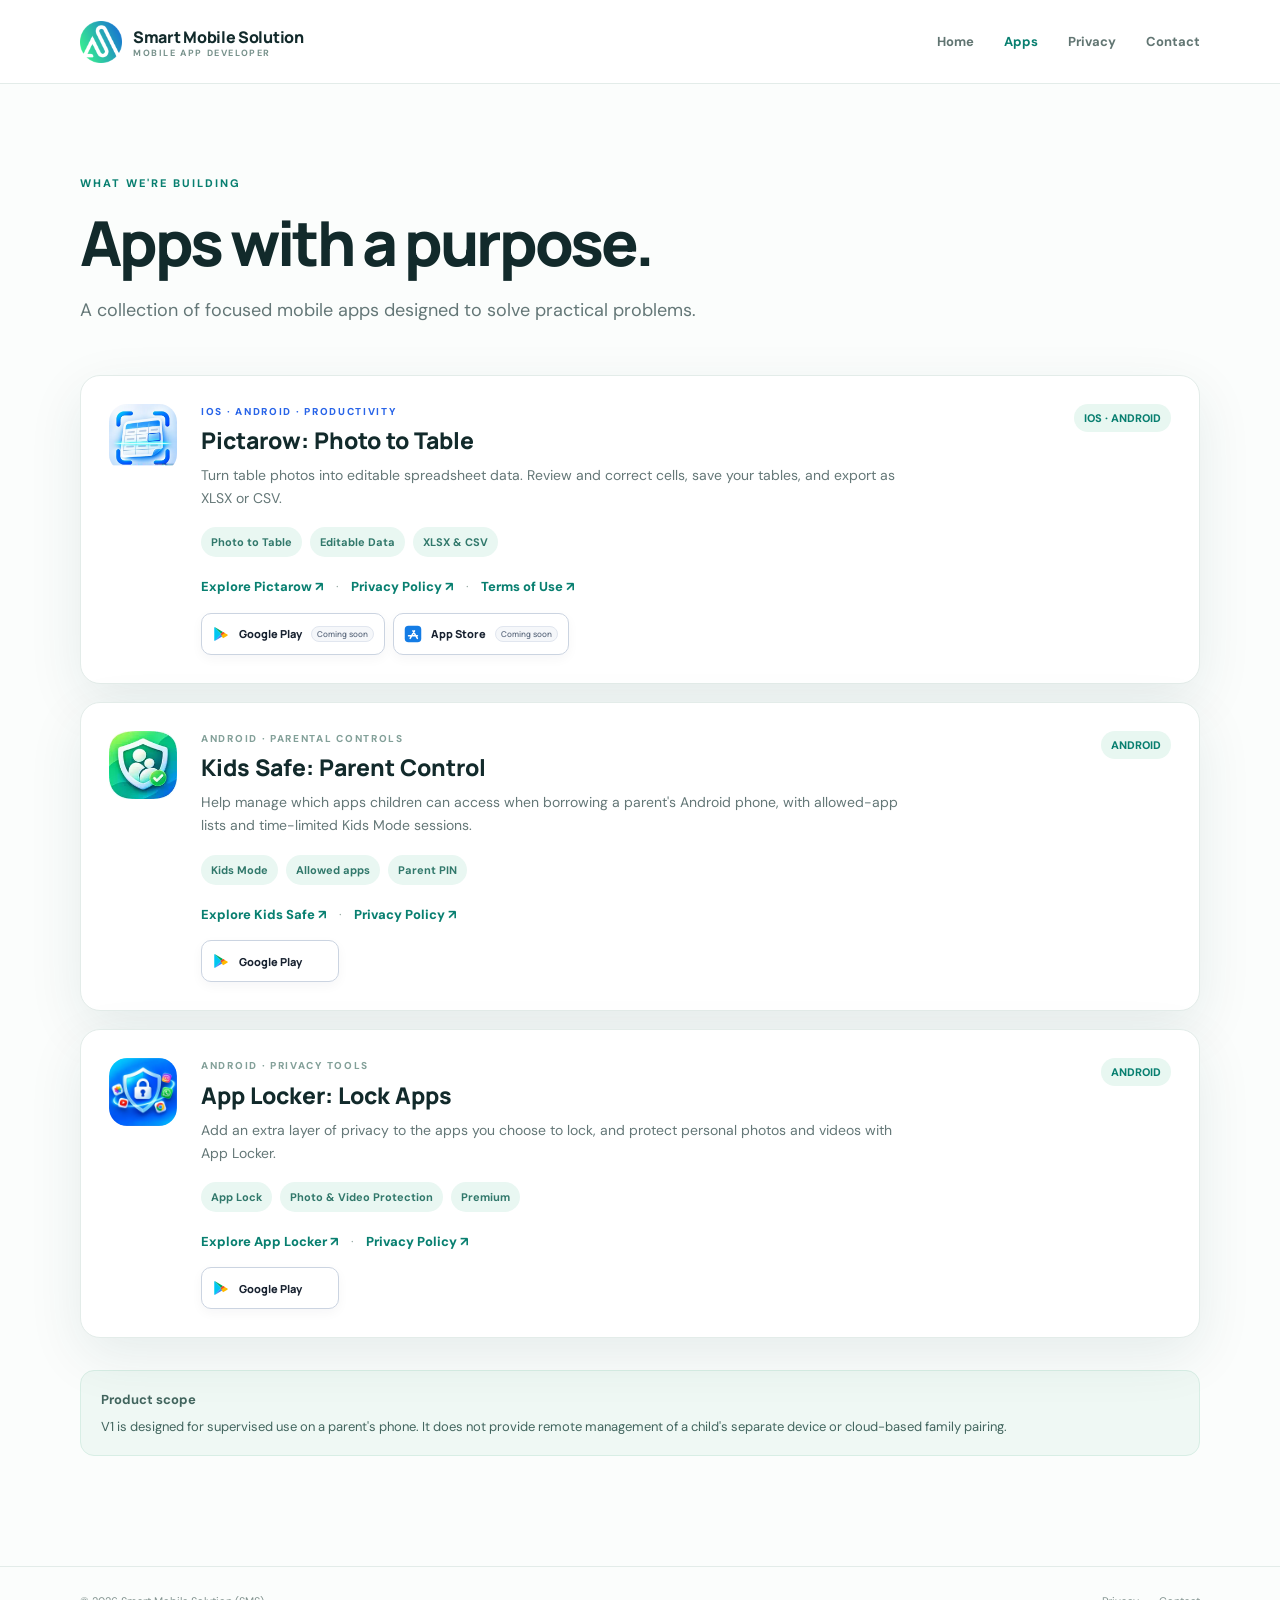
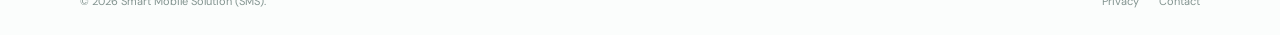
==== commit f157d282: "Refine app store tiles with icons and single-line labels" ====
--- a/apps/index.html
+++ b/apps/index.html
@@ -15,8 +15,23 @@
     <span class="app-link-divider">·</span>
     <a class="text-link" href="../terms/pictarow/">Terms of Use ↗</a>
         <div class="pictarow-card-store-links" aria-label="Pictarow store availability">
-          <span class="pictarow-store-button compact" aria-disabled="true"><strong>Google Play</strong><small>Coming soon</small></span>
-          <span class="pictarow-store-button compact" aria-disabled="true"><strong>App Store</strong><small>Coming soon</small></span>
+          <span class="pictarow-store-button compact store-button-coming-soon" aria-disabled="true">
+            <svg class="store-icon store-icon-google-play" viewBox="0 0 24 24" aria-hidden="true" focusable="false">
+              <path d="M3.6 2.7c-.4.3-.6.8-.6 1.4v15.8c0 .6.2 1.1.6 1.4L12.4 12 3.6 2.7Z" fill="#00C7F2"/>
+              <path d="m3.6 2.7 11 6.6-2.2 2.7L3.6 2.7Z" fill="#00A95C"/>
+              <path d="m12.4 12 2.2 2.7-11 6.6L12.4 12Z" fill="#4285F4"/>
+              <path d="m14.6 9.3 5.9 3.5c.7.4.7 1 0 1.4l-5.9 3.5-3.1-5.7 3.1-2.7Z" fill="#FFB900"/>
+              <path d="m11.5 12 3.1-2.7 2.5 1.5-4.7 2.8L11.5 12Z" fill="#EA4335"/>
+            </svg>
+            <strong>Google Play</strong><span class="store-status">Coming soon</span>
+          </span>
+          <span class="pictarow-store-button compact store-button-coming-soon" aria-disabled="true">
+            <svg class="store-icon store-icon-app-store" viewBox="0 0 24 24" aria-hidden="true" focusable="false">
+              <rect x="1" y="1" width="22" height="22" rx="5" fill="#147CE5"/>
+              <path d="m8.2 17.8 5.8-10m-2.1 0 5.9 10M6.1 14.2h11.8" fill="none" stroke="#fff" stroke-width="2.05" stroke-linecap="round" stroke-linejoin="round"/>
+            </svg>
+            <strong>App Store</strong><span class="store-status">Coming soon</span>
+          </span>
         </div>
   </div>
   <div class="app-status">IOS · ANDROID</div>
@@ -33,7 +48,14 @@
     <a class="text-link" href="../privacy/kids-safe/">Privacy Policy ↗</a>
 <div class="pictarow-card-store-links app-card-store-links" aria-label="Kids Safe: Parent Control store availability">
     <a class="pictarow-store-button compact app-card-store-link" href="https://play.google.com/store/apps/details?id=org.app.kidsmode" target="_blank" rel="noopener noreferrer" aria-label="Get Kids Safe: Parent Control on Google Play">
-      <strong>Google Play</strong><small>Download for Android ↗</small>
+      <svg class="store-icon store-icon-google-play" viewBox="0 0 24 24" aria-hidden="true" focusable="false">
+      <path d="M3.6 2.7c-.4.3-.6.8-.6 1.4v15.8c0 .6.2 1.1.6 1.4L12.4 12 3.6 2.7Z" fill="#00C7F2"/>
+      <path d="m3.6 2.7 11 6.6-2.2 2.7L3.6 2.7Z" fill="#00A95C"/>
+      <path d="m12.4 12 2.2 2.7-11 6.6L12.4 12Z" fill="#4285F4"/>
+      <path d="m14.6 9.3 5.9 3.5c.7.4.7 1 0 1.4l-5.9 3.5-3.1-5.7 3.1-2.7Z" fill="#FFB900"/>
+      <path d="m11.5 12 3.1-2.7 2.5 1.5-4.7 2.8L11.5 12Z" fill="#EA4335"/>
+            </svg>
+      <strong>Google Play</strong>
     </a>
         </div>
   </div>
@@ -51,7 +73,14 @@
     <a class="text-link" href="../privacy/app-locker/">Privacy Policy ↗</a>
 <div class="pictarow-card-store-links app-card-store-links" aria-label="App Locker: Lock Apps store availability">
     <a class="pictarow-store-button compact app-card-store-link" href="https://play.google.com/store/apps/details?id=org.app.secure.locker" target="_blank" rel="noopener noreferrer" aria-label="Get App Locker: Lock Apps on Google Play">
-      <strong>Google Play</strong><small>Download for Android ↗</small>
+      <svg class="store-icon store-icon-google-play" viewBox="0 0 24 24" aria-hidden="true" focusable="false">
+      <path d="M3.6 2.7c-.4.3-.6.8-.6 1.4v15.8c0 .6.2 1.1.6 1.4L12.4 12 3.6 2.7Z" fill="#00C7F2"/>
+      <path d="m3.6 2.7 11 6.6-2.2 2.7L3.6 2.7Z" fill="#00A95C"/>
+      <path d="m12.4 12 2.2 2.7-11 6.6L12.4 12Z" fill="#4285F4"/>
+      <path d="m14.6 9.3 5.9 3.5c.7.4.7 1 0 1.4l-5.9 3.5-3.1-5.7 3.1-2.7Z" fill="#FFB900"/>
+      <path d="m11.5 12 3.1-2.7 2.5 1.5-4.7 2.8L11.5 12Z" fill="#EA4335"/>
+            </svg>
+      <strong>Google Play</strong>
     </a>
         </div>
   </div>
--- a/assets/css/styles.css
+++ b/assets/css/styles.css
@@ -107,18 +107,20 @@
 
 /* Pictarow store CTAs and platform-specific subscription pricing */
 .pictarow-store-actions{display:flex;flex-wrap:wrap;gap:12px;margin-top:24px}
-.pictarow-store-button{display:inline-flex;min-width:150px;min-height:52px;flex-direction:column;align-items:flex-start;justify-content:center;gap:2px;padding:9px 16px;border:1px solid #cbd4e1;border-radius:12px;background:#fff;color:#182230;box-shadow:0 4px 12px rgba(24,34,48,.04);line-height:1.2;cursor:default}
-.pictarow-store-button strong{font:800 13px Manrope,sans-serif}
-.pictarow-store-button small{font:500 11px Manrope,sans-serif;color:#647184}
-.pictarow-store-button.compact{min-width:112px;min-height:42px;padding:7px 11px;border-radius:10px}
+.pictarow-store-button{display:inline-flex;min-width:164px;min-height:52px;flex-direction:row;align-items:center;justify-content:flex-start;gap:9px;padding:9px 14px;border:1px solid #cbd4e1;border-radius:12px;background:#fff;color:#182230;box-shadow:0 4px 12px rgba(24,34,48,.04);line-height:1.2;cursor:default}
+.pictarow-store-button strong{font:800 13px Manrope,sans-serif;white-space:nowrap}
+.pictarow-store-button.compact{min-width:138px;min-height:42px;padding:7px 10px;border-radius:10px}
 .pictarow-store-button.compact strong{font-size:11px}
-.pictarow-store-button.compact small{font-size:10px}
+.store-icon{display:block;flex:0 0 20px;width:20px;height:20px}
+.pictarow-store-button.compact .store-icon{width:18px;height:18px;flex-basis:18px}
+.store-status{margin-left:auto;padding:3px 6px;border:1px solid #e1e6ef;border-radius:999px;background:#f5f7fa;color:#647184;font:600 9px Manrope,sans-serif;line-height:1;white-space:nowrap}
+.pictarow-store-button.compact .store-status{font-size:8px;padding:3px 5px}
 .pictarow-card-store-links{display:flex;flex-wrap:wrap;gap:8px;margin-top:13px}
 .pictarow-store-pricing{display:grid;grid-template-columns:repeat(2,minmax(0,1fr));gap:9px;margin-top:18px}
 .pictarow-store-pricing>div{display:flex;flex-direction:column;gap:5px;padding:13px 14px;border:1px solid #d7e1f6;border-radius:12px;background:rgba(255,255,255,.78)}
 .pictarow-store-pricing strong{font:800 12px Manrope,sans-serif;color:#182230}
 .pictarow-store-pricing span{font-size:11px;line-height:1.45;color:#647184}
-@media(max-width:760px){.pictarow-store-pricing{grid-template-columns:1fr}.pictarow-store-button{flex:1;min-width:130px}}
+@media(max-width:760px){.pictarow-store-pricing{grid-template-columns:1fr}.pictarow-store-button{flex:1;min-width:130px}.pictarow-store-button.compact{min-width:138px}}
 
 
 /* Pictarow promotional screenshot gallery keeps the complete artwork visible. */
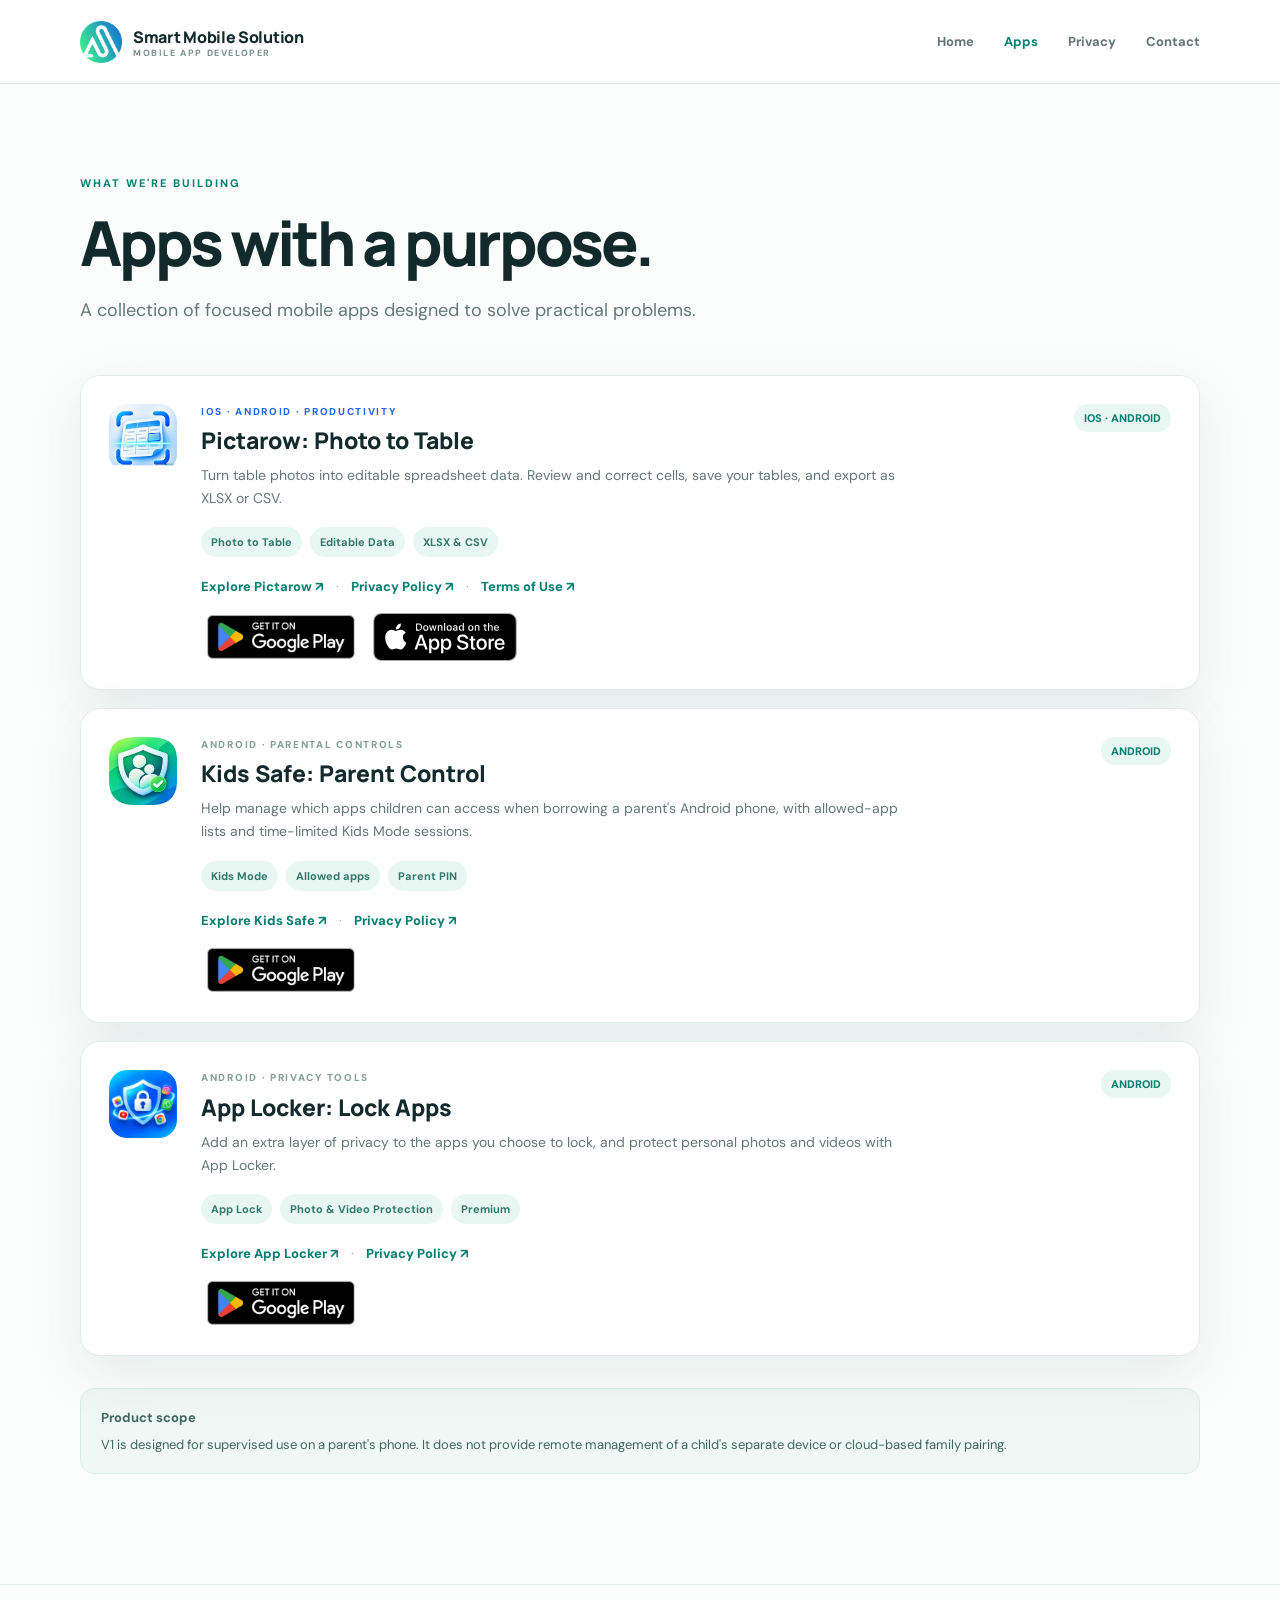
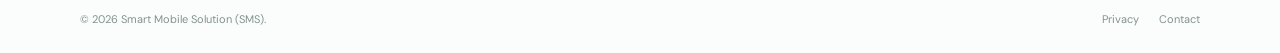
==== commit d5d37836: "Use owner-provided store badges across apps" ====
--- a/apps/index.html
+++ b/apps/index.html
@@ -14,24 +14,9 @@
     <a class="text-link" href="../privacy/pictarow/">Privacy Policy ↗</a>
     <span class="app-link-divider">·</span>
     <a class="text-link" href="../terms/pictarow/">Terms of Use ↗</a>
-        <div class="pictarow-card-store-links" aria-label="Pictarow store availability">
-          <span class="pictarow-store-button compact store-button-coming-soon" aria-disabled="true">
-            <svg class="store-icon store-icon-google-play" viewBox="0 0 24 24" aria-hidden="true" focusable="false">
-              <path d="M3.6 2.7c-.4.3-.6.8-.6 1.4v15.8c0 .6.2 1.1.6 1.4L12.4 12 3.6 2.7Z" fill="#00C7F2"/>
-              <path d="m3.6 2.7 11 6.6-2.2 2.7L3.6 2.7Z" fill="#00A95C"/>
-              <path d="m12.4 12 2.2 2.7-11 6.6L12.4 12Z" fill="#4285F4"/>
-              <path d="m14.6 9.3 5.9 3.5c.7.4.7 1 0 1.4l-5.9 3.5-3.1-5.7 3.1-2.7Z" fill="#FFB900"/>
-              <path d="m11.5 12 3.1-2.7 2.5 1.5-4.7 2.8L11.5 12Z" fill="#EA4335"/>
-            </svg>
-            <strong>Google Play</strong><span class="store-status">Coming soon</span>
-          </span>
-          <span class="pictarow-store-button compact store-button-coming-soon" aria-disabled="true">
-            <svg class="store-icon store-icon-app-store" viewBox="0 0 24 24" aria-hidden="true" focusable="false">
-              <rect x="1" y="1" width="22" height="22" rx="5" fill="#147CE5"/>
-              <path d="m8.2 17.8 5.8-10m-2.1 0 5.9 10M6.1 14.2h11.8" fill="none" stroke="#fff" stroke-width="2.05" stroke-linecap="round" stroke-linejoin="round"/>
-            </svg>
-            <strong>App Store</strong><span class="store-status">Coming soon</span>
-          </span>
+        <div class="pictarow-card-store-links" aria-label="Pictarow store badges">
+          <span class="store-badge store-badge-static" role="img" aria-label="Google Play"><img class="store-badge-image store-badge-google" src="../assets/images/googleplay-badge.webp" width="160" height="48" alt="" decoding="async"></span>
+          <span class="store-badge store-badge-static" role="img" aria-label="App Store"><img class="store-badge-image store-badge-appstore" src="../assets/images/appstore-badge.svg" width="144" height="48" alt="" decoding="async"></span>
         </div>
   </div>
   <div class="app-status">IOS · ANDROID</div>
@@ -46,17 +31,8 @@
     <a class="text-link" href="kids-safe/">Explore Kids Safe ↗</a>
     <span class="app-link-divider">·</span>
     <a class="text-link" href="../privacy/kids-safe/">Privacy Policy ↗</a>
-<div class="pictarow-card-store-links app-card-store-links" aria-label="Kids Safe: Parent Control store availability">
-    <a class="pictarow-store-button compact app-card-store-link" href="https://play.google.com/store/apps/details?id=org.app.kidsmode" target="_blank" rel="noopener noreferrer" aria-label="Get Kids Safe: Parent Control on Google Play">
-      <svg class="store-icon store-icon-google-play" viewBox="0 0 24 24" aria-hidden="true" focusable="false">
-      <path d="M3.6 2.7c-.4.3-.6.8-.6 1.4v15.8c0 .6.2 1.1.6 1.4L12.4 12 3.6 2.7Z" fill="#00C7F2"/>
-      <path d="m3.6 2.7 11 6.6-2.2 2.7L3.6 2.7Z" fill="#00A95C"/>
-      <path d="m12.4 12 2.2 2.7-11 6.6L12.4 12Z" fill="#4285F4"/>
-      <path d="m14.6 9.3 5.9 3.5c.7.4.7 1 0 1.4l-5.9 3.5-3.1-5.7 3.1-2.7Z" fill="#FFB900"/>
-      <path d="m11.5 12 3.1-2.7 2.5 1.5-4.7 2.8L11.5 12Z" fill="#EA4335"/>
-            </svg>
-      <strong>Google Play</strong>
-    </a>
+<div class="pictarow-card-store-links app-card-store-links" aria-label="Kids Safe: Parent Control Google Play badge">
+          <a class="store-badge store-badge-link" href="https://play.google.com/store/apps/details?id=org.app.kidsmode" target="_blank" rel="noopener noreferrer" aria-label="Get Kids Safe: Parent Control on Google Play"><img class="store-badge-image store-badge-google" src="../assets/images/googleplay-badge.webp" width="160" height="48" alt="Get it on Google Play" decoding="async"></a>
         </div>
   </div>
   <div class="app-status">ANDROID</div>
@@ -71,17 +47,8 @@
     <a class="text-link" href="app-locker/">Explore App Locker ↗</a>
     <span class="app-link-divider">·</span>
     <a class="text-link" href="../privacy/app-locker/">Privacy Policy ↗</a>
-<div class="pictarow-card-store-links app-card-store-links" aria-label="App Locker: Lock Apps store availability">
-    <a class="pictarow-store-button compact app-card-store-link" href="https://play.google.com/store/apps/details?id=org.app.secure.locker" target="_blank" rel="noopener noreferrer" aria-label="Get App Locker: Lock Apps on Google Play">
-      <svg class="store-icon store-icon-google-play" viewBox="0 0 24 24" aria-hidden="true" focusable="false">
-      <path d="M3.6 2.7c-.4.3-.6.8-.6 1.4v15.8c0 .6.2 1.1.6 1.4L12.4 12 3.6 2.7Z" fill="#00C7F2"/>
-      <path d="m3.6 2.7 11 6.6-2.2 2.7L3.6 2.7Z" fill="#00A95C"/>
-      <path d="m12.4 12 2.2 2.7-11 6.6L12.4 12Z" fill="#4285F4"/>
-      <path d="m14.6 9.3 5.9 3.5c.7.4.7 1 0 1.4l-5.9 3.5-3.1-5.7 3.1-2.7Z" fill="#FFB900"/>
-      <path d="m11.5 12 3.1-2.7 2.5 1.5-4.7 2.8L11.5 12Z" fill="#EA4335"/>
-            </svg>
-      <strong>Google Play</strong>
-    </a>
+<div class="pictarow-card-store-links app-card-store-links" aria-label="App Locker: Lock Apps Google Play badge">
+          <a class="store-badge store-badge-link" href="https://play.google.com/store/apps/details?id=org.app.secure.locker" target="_blank" rel="noopener noreferrer" aria-label="Get App Locker: Lock Apps on Google Play"><img class="store-badge-image store-badge-google" src="../assets/images/googleplay-badge.webp" width="160" height="48" alt="Get it on Google Play" decoding="async"></a>
         </div>
   </div>
   <div class="app-status">ANDROID</div>
--- a/assets/css/styles.css
+++ b/assets/css/styles.css
@@ -105,30 +105,22 @@
 @media(max-width:760px){.pictarow-hero{background:none}.pictarow-steps,.pictarow-plan-grid{grid-template-columns:1fr}.pictarow-step{padding:19px 16px}.pictarow-plan-card{padding:24px}.pictarow-privacy-panel{padding:23px}.pictarow-privacy-panel .actions{justify-content:flex-start}}
 
 
-/* Pictarow store CTAs and platform-specific subscription pricing */
-.pictarow-store-actions{display:flex;flex-wrap:wrap;gap:12px;margin-top:24px}
-.pictarow-store-button{display:inline-flex;min-width:164px;min-height:52px;flex-direction:row;align-items:center;justify-content:flex-start;gap:9px;padding:9px 14px;border:1px solid #cbd4e1;border-radius:12px;background:#fff;color:#182230;box-shadow:0 4px 12px rgba(24,34,48,.04);line-height:1.2;cursor:default}
-.pictarow-store-button strong{font:800 13px Manrope,sans-serif;white-space:nowrap}
-.pictarow-store-button.compact{min-width:138px;min-height:42px;padding:7px 10px;border-radius:10px}
-.pictarow-store-button.compact strong{font-size:11px}
-.store-icon{display:block;flex:0 0 20px;width:20px;height:20px}
-.pictarow-store-button.compact .store-icon{width:18px;height:18px;flex-basis:18px}
-.store-status{margin-left:auto;padding:3px 6px;border:1px solid #e1e6ef;border-radius:999px;background:#f5f7fa;color:#647184;font:600 9px Manrope,sans-serif;line-height:1;white-space:nowrap}
-.pictarow-store-button.compact .store-status{font-size:8px;padding:3px 5px}
-.pictarow-card-store-links{display:flex;flex-wrap:wrap;gap:8px;margin-top:13px}
+/* Owner-supplied official store badges, reused across app cards and detail pages */
+.pictarow-store-actions,.pictarow-card-store-links{display:flex;align-items:center;flex-wrap:wrap;gap:12px}
+.pictarow-store-actions{margin-top:24px}
+.pictarow-card-store-links{margin-top:13px}
+.store-badge{display:inline-flex;align-items:center;justify-content:center;flex:0 0 auto;line-height:0;text-decoration:none;border-radius:7px}
+.store-badge-image{display:block;max-width:none}
+.store-badge-google{width:160px;height:48px;object-fit:cover;object-position:center}
+.store-badge-appstore{width:144px;height:48px;object-fit:contain}
+.store-badge-link{transition:transform .18s ease,filter .18s ease}
+.store-badge-link:hover{transform:translateY(-1px);filter:brightness(1.05)}
+.store-badge-link:focus-visible{outline:3px solid rgba(40,100,232,.35);outline-offset:3px}
+.store-badge-static{cursor:default}
+.app-card-store-links{gap:10px}
 .pictarow-store-pricing{display:grid;grid-template-columns:repeat(2,minmax(0,1fr));gap:9px;margin-top:18px}
 .pictarow-store-pricing>div{display:flex;flex-direction:column;gap:5px;padding:13px 14px;border:1px solid #d7e1f6;border-radius:12px;background:rgba(255,255,255,.78)}
 .pictarow-store-pricing strong{font:800 12px Manrope,sans-serif;color:#182230}
 .pictarow-store-pricing span{font-size:11px;line-height:1.45;color:#647184}
-@media(max-width:760px){.pictarow-store-pricing{grid-template-columns:1fr}.pictarow-store-button{flex:1;min-width:130px}.pictarow-store-button.compact{min-width:138px}}
+@media(max-width:760px){.pictarow-store-pricing{grid-template-columns:1fr}.store-badge-google{width:148px;height:44px}.store-badge-appstore{width:132px;height:44px}}
 
-
-/* Pictarow promotional screenshot gallery keeps the complete artwork visible. */
-.pictarow-gallery .screenshot-card img{aspect-ratio:1320/2868;object-fit:contain;background:#eef3ff}
-.pictarow-gallery .screenshot-card figcaption{min-height:3.2em}
-
-
-/* Store tiles used by Android-only app cards on Home and the Apps directory. */
-.app-card-store-link{color:#182230;text-decoration:none;cursor:pointer;transition:border-color .18s ease,box-shadow .18s ease,transform .18s ease}
-.app-card-store-link:hover{border-color:#9fb7de;box-shadow:0 6px 16px rgba(24,34,48,.1);transform:translateY(-1px)}
-.app-card-store-link:focus-visible{outline:3px solid rgba(40,100,232,.35);outline-offset:3px}
